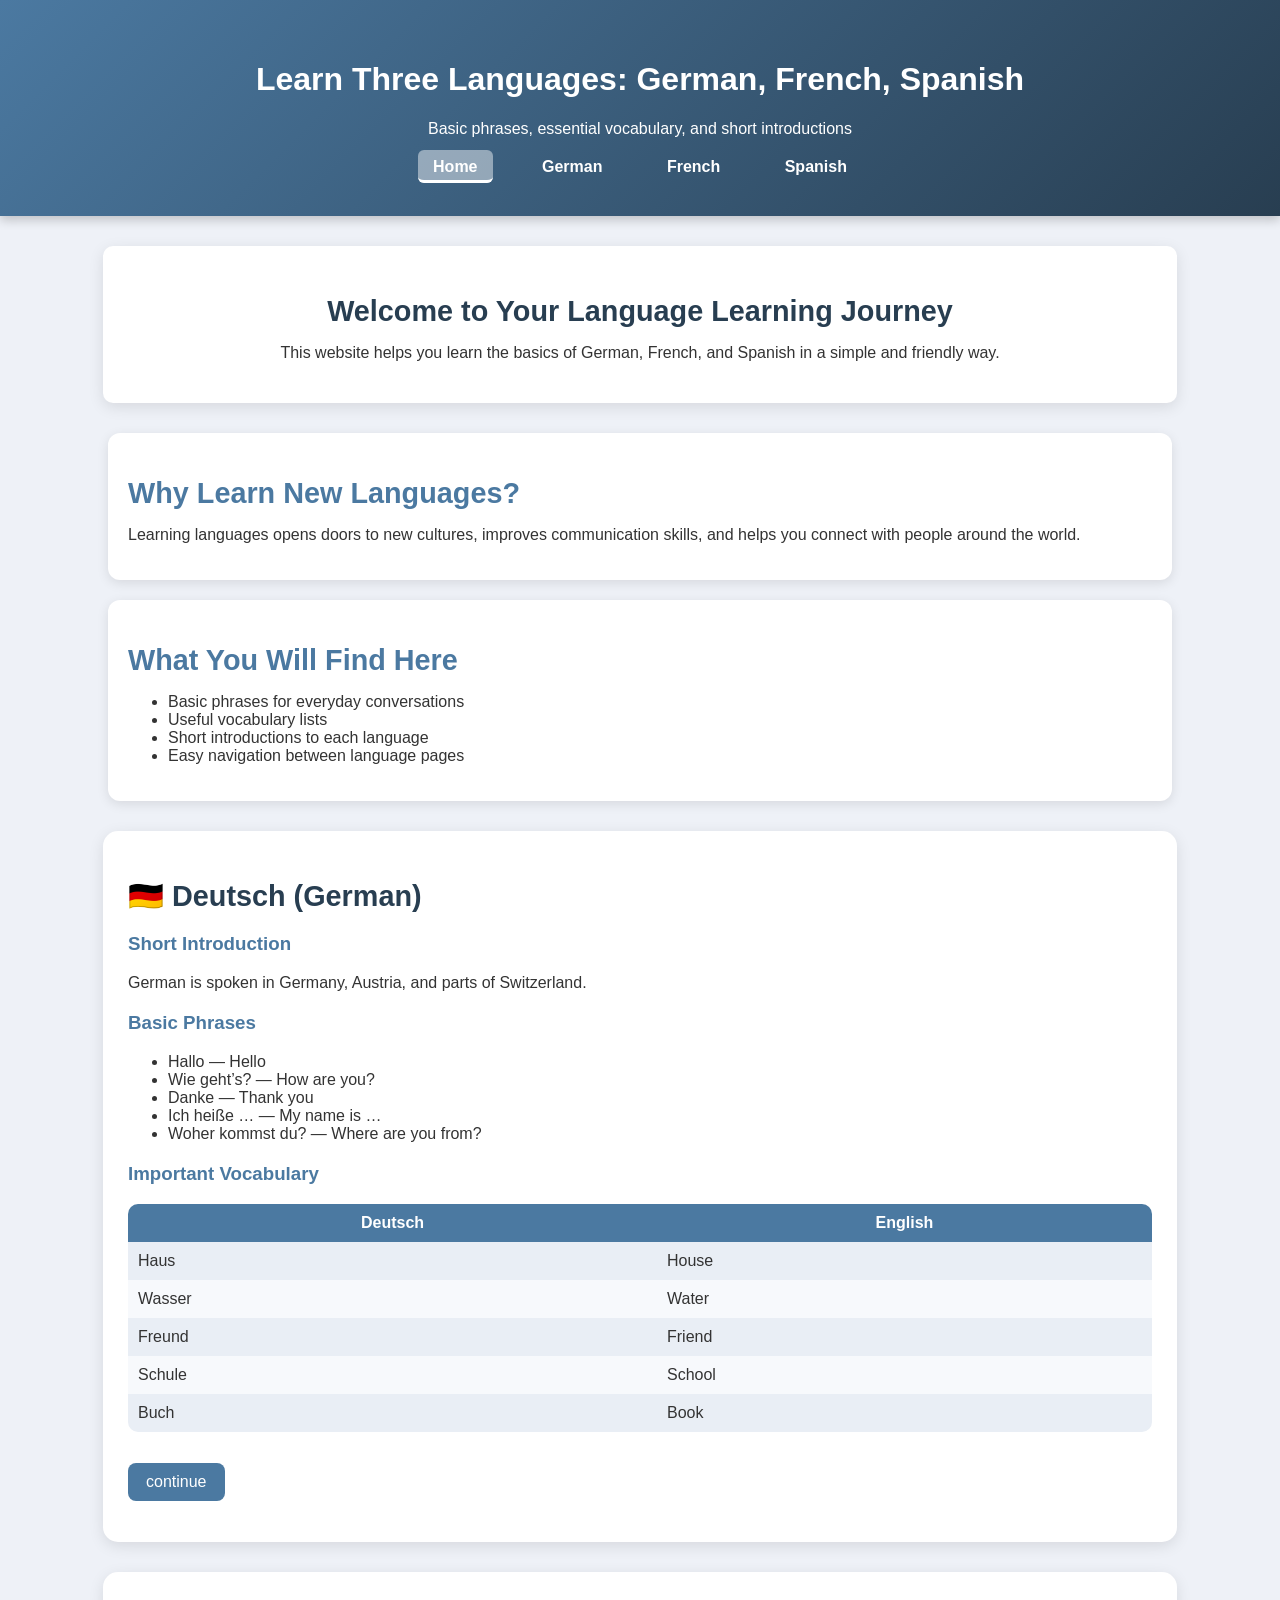
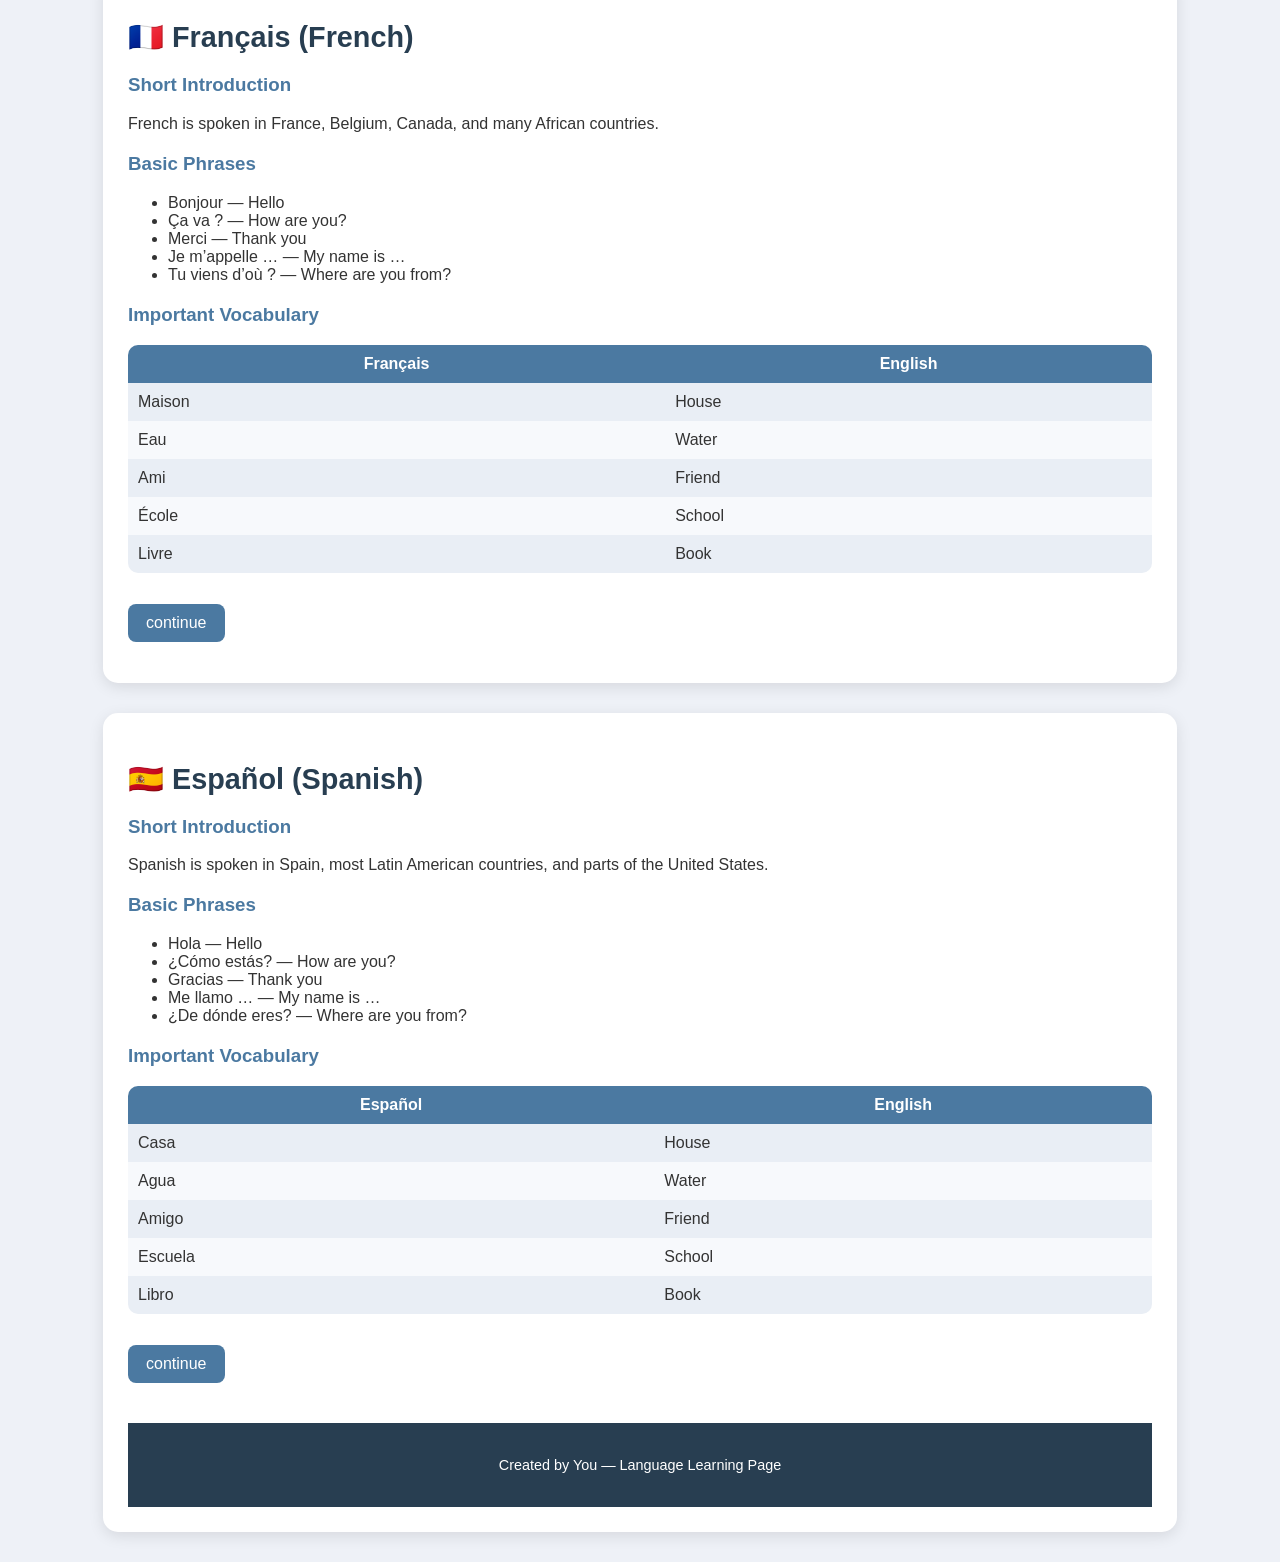
==== index.html @ 51078503 "Add files via upload" ====
<!DOCTYPE html>
<html lang="en">
<head>
    <meta charset="UTF-8">
    <meta name="viewport" content="width=device-width, initial-scale=1.0">
    <title>Language Learning Page</title>
    <link rel="stylesheet" href="style.css">
</head>
<body>

<header>
    <h1>Learn Three Languages: German, French, Spanish</h1>
    <p>Basic phrases, essential vocabulary, and short introductions</p>

    <nav>
        <a href="index.html" class="active">Home</a>
        <a href="german.html">German</a>
        <a href="french.html">French</a>
        <a href="spanish.html">Spanish</a>
    </nav>
</header>

<section class="hero">
    <h2>Welcome to Your Language Learning Journey</h2>
    <p>This website helps you learn the basics of German, French, and Spanish in a simple and friendly way.</p>
</section>

<section class="info">
    <h2>Why Learn New Languages?</h2>
    <p>Learning languages opens doors to new cultures, improves communication skills, and helps you connect with people around the world.</p>
</section>

<section class="info">
    <h2>What You Will Find Here</h2>
    <ul>
        <li>Basic phrases for everyday conversations</li>
        <li>Useful vocabulary lists</li>
        <li>Short introductions to each language</li>
        <li>Easy navigation between language pages</li>
    </ul>
</section>

<section class="language" id="de">
    <h2>🇩🇪 Deutsch (German)</h2>
    <h3>Short Introduction</h3>
    <p>German is spoken in Germany, Austria, and parts of Switzerland.</p>

    <h3>Basic Phrases</h3>
    <ul>
        <li>Hallo — Hello</li>
        <li>Wie geht’s? — How are you?</li>
        <li>Danke — Thank you</li>
        <li>Ich heiße … — My name is …</li>
        <li>Woher kommst du? — Where are you from?</li>
    </ul>

    <h3>Important Vocabulary</h3>
    <table>
        <tr><th>Deutsch</th><th>English</th></tr>
        <tr><td>Haus</td><td>House</td></tr>
        <tr><td>Wasser</td><td>Water</td></tr>
        <tr><td>Freund</td><td>Friend</td></tr>
        <tr><td>Schule</td><td>School</td></tr>
        <tr><td>Buch</td><td>Book</td></tr>
    </table>

    <p><a href="german.html">continue</a></p>
</section>

<section class="language" id="fr">
    <h2>🇫🇷 Français (French)</h2>
    <h3>Short Introduction</h3>
    <p>French is spoken in France, Belgium, Canada, and many African countries.</p>

    <h3>Basic Phrases</h3>
    <ul>
        <li>Bonjour — Hello</li>
        <li>Ça va ? — How are you?</li>
        <li>Merci — Thank you</li>
        <li>Je m’appelle … — My name is …</li>
        <li>Tu viens d’où ? — Where are you from?</li>
    </ul>

    <h3>Important Vocabulary</h3>
    <table>
        <tr><th>Français</th><th>English</th></tr>
        <tr><td>Maison</td><td>House</td></tr>
        <tr><td>Eau</td><td>Water</td></tr>
        <tr><td>Ami</td><td>Friend</td></tr>
        <tr><td>École</td><td>School</td></tr>
        <tr><td>Livre</td><td>Book</td></tr>
    </table>

    <p><a href="french.html">continue</a></p>
</section>

<section class="language" id="es">
    <h2>🇪🇸 Español (Spanish)</h2>
    <h3>Short Introduction</h3>
    <p>Spanish is spoken in Spain, most Latin American countries, and parts of the United States.</p>

    <h3>Basic Phrases</h3>
    <ul>
        <li>Hola — Hello</li>
        <li>¿Cómo estás? — How are you?</li>
        <li>Gracias — Thank you</li>
        <li>Me llamo … — My name is …</li>
        <li>¿De dónde eres? — Where are you from?</li>
    </ul>

    <h3>Important Vocabulary</h3>
    <table>
        <tr><th>Español</th><th>English</th></tr>
        <tr><td>Casa</td><td>House</td></tr>
        <tr><td>Agua</td><td>Water</td></tr>
        <tr><td>Amigo</td><td>Friend</td></tr>
        <tr><td>Escuela</td><td>School</td></tr>
        <tr><td>Libro</td><td>Book</td></tr>
    </table>

     <p><a href="spanish.html">continue</a></p>
<footer>
    <p>Created by You — Language Learning Page</p>
</footer>

</body>
</html>
---- style.css ----
/* --- Global Styles --- */
body {
    font-family: "Poppins", sans-serif;
    background: #eef1f7;
    margin: 0;
    padding: 0;
    color: #333;
}


/* --- Header (Default) --- */
header {
    background: linear-gradient(135deg, #4b79a1, #283e51);
    color: white;
    padding: 40px 20px;
    text-align: center;
    box-shadow: 0 4px 10px rgba(0,0,0,0.2);
}

/* --- Navigation Menu --- */
nav {
    margin-top: 20px;
}

nav a {
    text-decoration: none;
    color: white;
    margin: 0 15px;
    font-weight: bold;
    padding: 8px 15px;
    border-radius: 6px;
    transition: 0.3s;
}

nav a:hover {
    background: rgba(255, 255, 255, 0.25);
}

nav a.active {
    background: rgba(255, 255, 255, 0.45);
    border-bottom: 3px solid #ffffff;
    padding-bottom: 5px;
}

/* --- Hero Section --- */
.hero {
    background: white;
    width: 80%;
    margin: 30px auto;
    padding: 25px;
    border-radius: 10px;
    text-align: center;
    box-shadow: 0 4px 15px rgba(0,0,0,0.1);
}

.hero h2 {
    color: #283e51;
}

/* --- Info Sections --- */
.info {
    background: white;
    width: 80%;
    margin: 20px auto;
    padding: 20px;
    border-radius: 12px;
    box-shadow: 0 3px 12px rgba(0,0,0,0.1);
}

.quote-box {
    font-size: 1.2rem;
    color: #4b79a1;
    border-left: 4px solid #4b79a1;
    padding-left: 15px;
}


.info h2 {
    color: #4b79a1;
}

/* --- Back Sections --- */
.Back p {
    text-align: center;
}

/* --- Language Sections --- */
section.language {
    background: white;
    margin: 30px auto;
    padding: 25px;
    width: 80%;
    border-radius: 15px;
    box-shadow: 0 4px 15px rgba(0,0,0,0.1);
    transition: 0.3s;
}

section.language:hover {
    transform: translateY(-5px);
    box-shadow: 0 6px 20px rgba(0,0,0,0.15);
}

h2 {
    color: #283e51;
    font-size: 1.8rem;
    margin-bottom: 10px;
}

h3 {
    color: #4b79a1;
    margin-top: 20px;
}

/* --- Tables --- */
table {
    width: 100%;
    border-collapse: collapse;
    margin-top: 15px;
    border-radius: 10px;
    overflow: hidden;
}

th {
    background: #4b79a1;
    color: white;
    padding: 10px;
}

td {
    padding: 10px;
    background: #f7f9fc;
}

tr:nth-child(even) td {
    background: #e9eef5;
}

/* --- Continue Button --- */
section.language p a,
.Back a {
    display: inline-block;
    margin-top: 15px;
    padding: 10px 18px;
    background: #4b79a1;
    color: white;
    text-decoration: none;
    border-radius: 8px;
    transition: 0.3s;
}

section.language p a:hover,
.Back a:hover {
    background: #35516a;
}

/* --- Dictionary Box --- */
.dictionary {
    background: white;
    width: 80%;
    margin: 30px auto;
    padding: 25px;
    border-radius: 10px;
    text-align: left;
    box-shadow: 0 4px 15px rgba(0,0,0,0.1);
}

/* --- Footer --- */
footer {
    text-align: center;
    padding: 20px;
    background: #283e51;
    color: white;
    margin-top: 40px;
    font-size: 0.9rem;
}

@media screen and (max-width: 768px) {

  .hero,
  .info,
  section.language,
  .dictionary {
    width: 95%;
    padding: 15px;
  }

  nav a {
    display: block;
    margin: 10px 0;
  }

  header {
    padding: 25px 10px;
  }

  h2 {
    font-size: 1.4rem;
  }

  h3 {
    font-size: 1.2rem;
  }

  table, th, td {
    font-size: 0.9rem;
  }
}
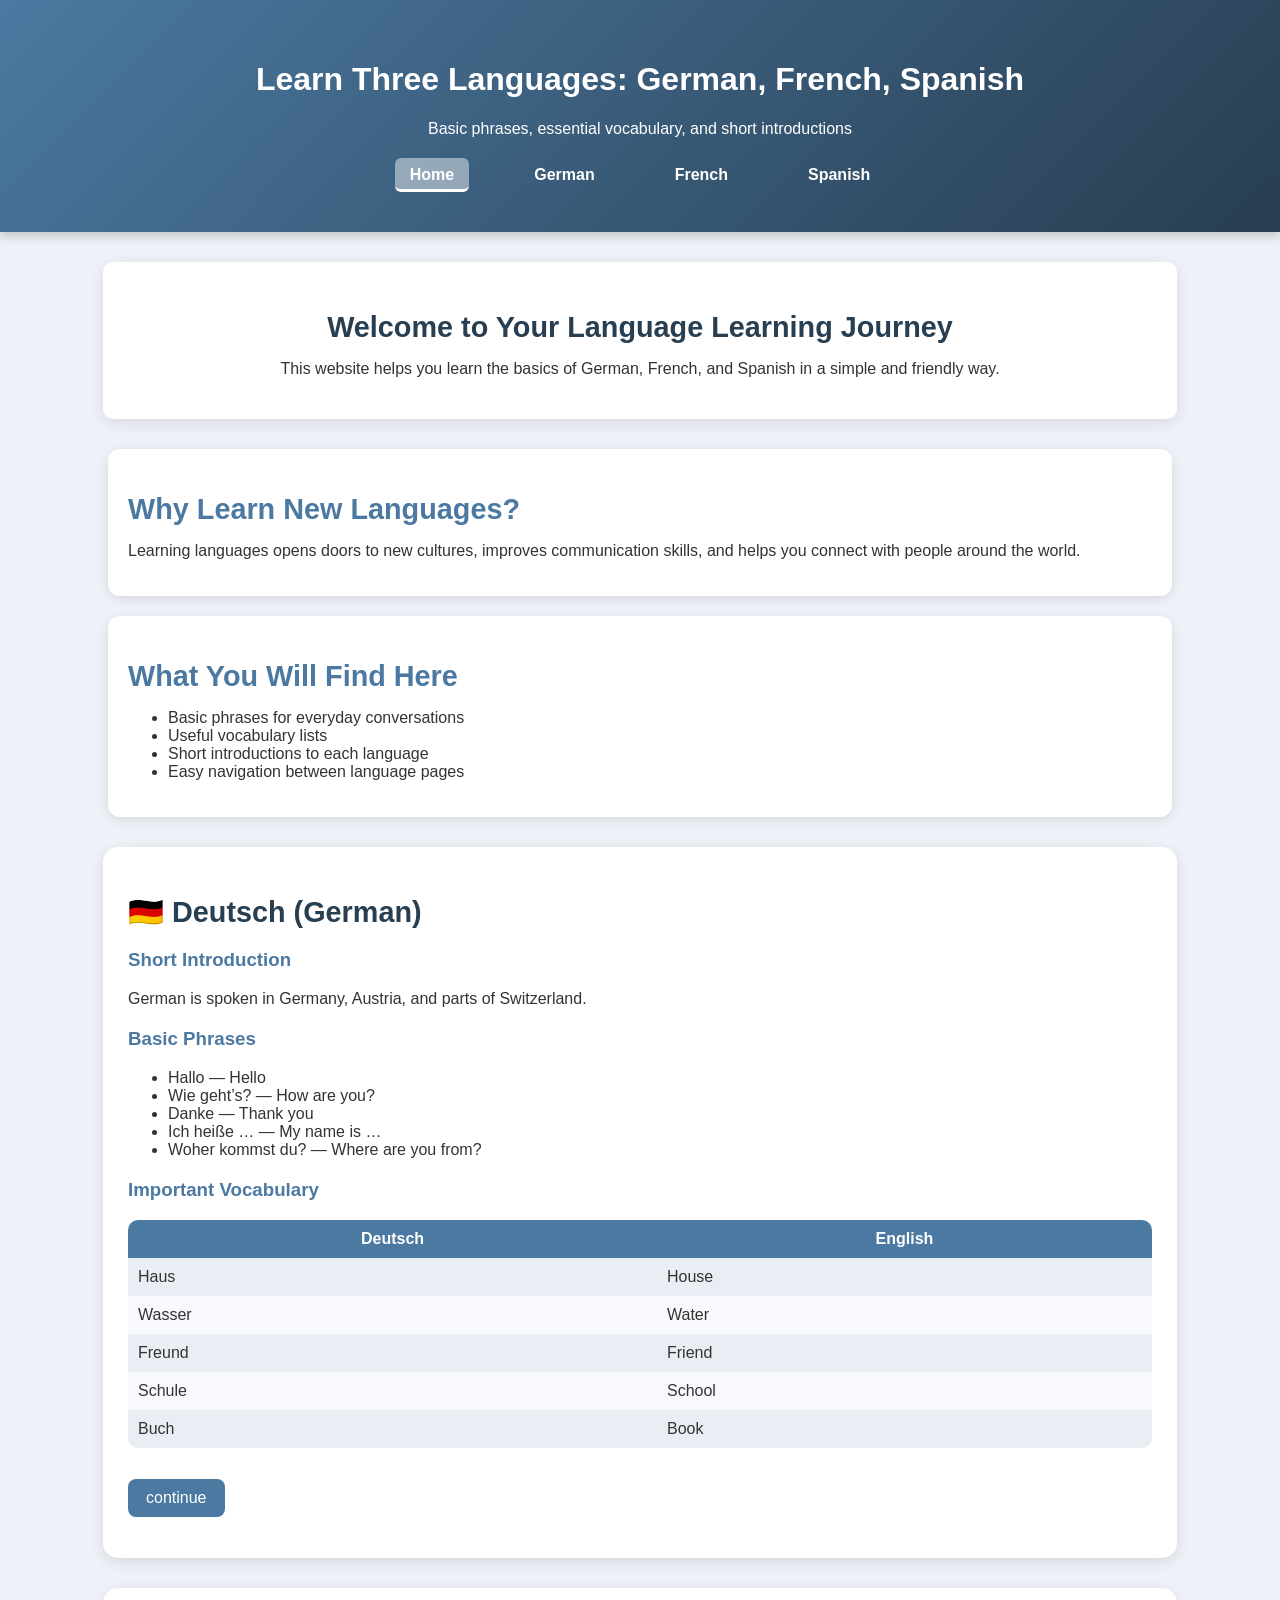
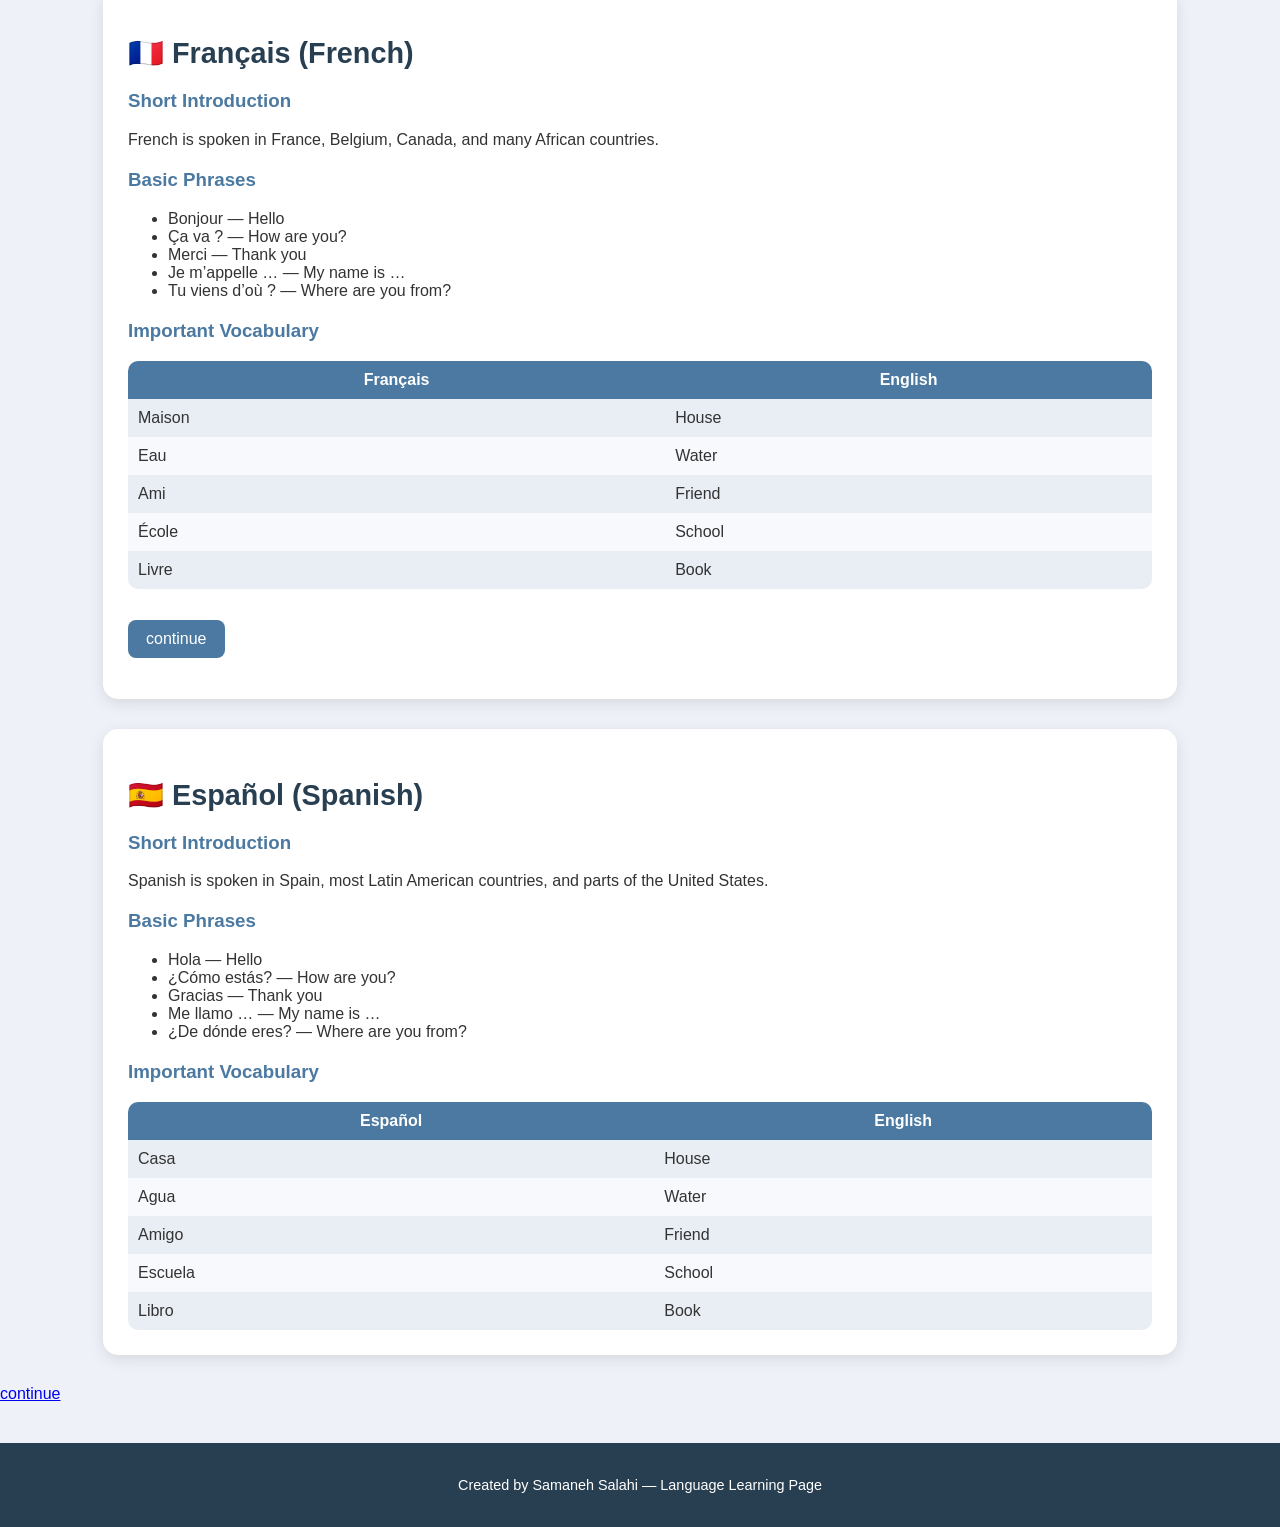
==== commit be29ec5e: "Add files via upload" ====
--- a/index.html
+++ b/index.html
@@ -1,127 +1,199 @@
 <!DOCTYPE html>
 <html lang="en">
+
 <head>
     <meta charset="UTF-8">
     <meta name="viewport" content="width=device-width, initial-scale=1.0">
     <title>Language Learning Page</title>
     <link rel="stylesheet" href="style.css">
 </head>
+
 <body>
 
-<header>
-    <h1>Learn Three Languages: German, French, Spanish</h1>
-    <p>Basic phrases, essential vocabulary, and short introductions</p>
+    <header>
 
-    <nav>
-        <a href="index.html" class="active">Home</a>
-        <a href="german.html">German</a>
-        <a href="french.html">French</a>
-        <a href="spanish.html">Spanish</a>
-    </nav>
-</header>
+        <div class="header-nav-bar">
+            <h1>Learn Three Languages: German, French, Spanish </h1>
+            <p>Basic phrases, essential vocabulary, and short introductions</p>
 
-<section class="hero">
-    <h2>Welcome to Your Language Learning Journey</h2>
-    <p>This website helps you learn the basics of German, French, and Spanish in a simple and friendly way.</p>
-</section>
+            <input type="checkbox" id="menu-toggle" class="menu-checkbox">
+            <label for="menu-toggle" class="menu">☰</label>
 
-<section class="info">
-    <h2>Why Learn New Languages?</h2>
-    <p>Learning languages opens doors to new cultures, improves communication skills, and helps you connect with people around the world.</p>
-</section>
+            <nav id="nav-menu">
+                <ul>
+                    <li> <a href="index.html" class="active">Home</a></li>
+                    <li> <a href="german.html">German</a></li>
+                    <li> <a href="french.html">French</a></li>
+                    <li> <a href="spanish.html">Spanish</a></li>
 
-<section class="info">
-    <h2>What You Will Find Here</h2>
-    <ul>
-        <li>Basic phrases for everyday conversations</li>
-        <li>Useful vocabulary lists</li>
-        <li>Short introductions to each language</li>
-        <li>Easy navigation between language pages</li>
-    </ul>
-</section>
+                </ul>
 
-<section class="language" id="de">
-    <h2>🇩🇪 Deutsch (German)</h2>
-    <h3>Short Introduction</h3>
-    <p>German is spoken in Germany, Austria, and parts of Switzerland.</p>
+            </nav>
+        </div>
 
-    <h3>Basic Phrases</h3>
-    <ul>
-        <li>Hallo — Hello</li>
-        <li>Wie geht’s? — How are you?</li>
-        <li>Danke — Thank you</li>
-        <li>Ich heiße … — My name is …</li>
-        <li>Woher kommst du? — Where are you from?</li>
-    </ul>
 
-    <h3>Important Vocabulary</h3>
-    <table>
-        <tr><th>Deutsch</th><th>English</th></tr>
-        <tr><td>Haus</td><td>House</td></tr>
-        <tr><td>Wasser</td><td>Water</td></tr>
-        <tr><td>Freund</td><td>Friend</td></tr>
-        <tr><td>Schule</td><td>School</td></tr>
-        <tr><td>Buch</td><td>Book</td></tr>
-    </table>
+    </header>
 
-    <p><a href="german.html">continue</a></p>
-</section>
+    <section class="hero box">
+        <h2>Welcome to Your Language Learning Journey</h2>
+        <p>This website helps you learn the basics of German, French, and Spanish in a simple and friendly way.</p>
+    </section>
 
-<section class="language" id="fr">
-    <h2>🇫🇷 Français (French)</h2>
-    <h3>Short Introduction</h3>
-    <p>French is spoken in France, Belgium, Canada, and many African countries.</p>
+    <section class="info box">
+        <h2>Why Learn New Languages?</h2>
+        <p>Learning languages opens doors to new cultures, improves communication skills, and helps you connect with
+            people around the world.</p>
+    </section>
 
-    <h3>Basic Phrases</h3>
-    <ul>
-        <li>Bonjour — Hello</li>
-        <li>Ça va ? — How are you?</li>
-        <li>Merci — Thank you</li>
-        <li>Je m’appelle … — My name is …</li>
-        <li>Tu viens d’où ? — Where are you from?</li>
-    </ul>
+    <section class="info box">
+        <h2>What You Will Find Here</h2>
+        <ul>
+            <li>Basic phrases for everyday conversations</li>
+            <li>Useful vocabulary lists</li>
+            <li>Short introductions to each language</li>
+            <li>Easy navigation between language pages</li>
+        </ul>
+    </section>
 
-    <h3>Important Vocabulary</h3>
-    <table>
-        <tr><th>Français</th><th>English</th></tr>
-        <tr><td>Maison</td><td>House</td></tr>
-        <tr><td>Eau</td><td>Water</td></tr>
-        <tr><td>Ami</td><td>Friend</td></tr>
-        <tr><td>École</td><td>School</td></tr>
-        <tr><td>Livre</td><td>Book</td></tr>
-    </table>
+    <section class="language box" id="de">
+        <h2>🇩🇪 Deutsch (German)</h2>
+        <h3>Short Introduction</h3>
+        <p>German is spoken in Germany, Austria, and parts of Switzerland.</p>
 
-    <p><a href="french.html">continue</a></p>
-</section>
+        <h3>Basic Phrases</h3>
+        <ul>
+            <li>Hallo — Hello</li>
+            <li>Wie geht’s? — How are you?</li>
+            <li>Danke — Thank you</li>
+            <li>Ich heiße … — My name is …</li>
+            <li>Woher kommst du? — Where are you from?</li>
+        </ul>
 
-<section class="language" id="es">
-    <h2>🇪🇸 Español (Spanish)</h2>
-    <h3>Short Introduction</h3>
-    <p>Spanish is spoken in Spain, most Latin American countries, and parts of the United States.</p>
+        <h3>Important Vocabulary</h3>
+        <table>
+            <tr>
+                <th>Deutsch</th>
+                <th>English</th>
+            </tr>
+            <tr>
+                <td>Haus</td>
+                <td>House</td>
+            </tr>
+            <tr>
+                <td>Wasser</td>
+                <td>Water</td>
+            </tr>
+            <tr>
+                <td>Freund</td>
+                <td>Friend</td>
+            </tr>
+            <tr>
+                <td>Schule</td>
+                <td>School</td>
+            </tr>
+            <tr>
+                <td>Buch</td>
+                <td>Book</td>
+            </tr>
+        </table>
 
-    <h3>Basic Phrases</h3>
-    <ul>
-        <li>Hola — Hello</li>
-        <li>¿Cómo estás? — How are you?</li>
-        <li>Gracias — Thank you</li>
-        <li>Me llamo … — My name is …</li>
-        <li>¿De dónde eres? — Where are you from?</li>
-    </ul>
+        <p><a href="german.html">continue</a></p>
+    </section>
 
-    <h3>Important Vocabulary</h3>
-    <table>
-        <tr><th>Español</th><th>English</th></tr>
-        <tr><td>Casa</td><td>House</td></tr>
-        <tr><td>Agua</td><td>Water</td></tr>
-        <tr><td>Amigo</td><td>Friend</td></tr>
-        <tr><td>Escuela</td><td>School</td></tr>
-        <tr><td>Libro</td><td>Book</td></tr>
-    </table>
+    <section class="language box" id="fr">
+        <h2>🇫🇷 Français (French)</h2>
+        <h3>Short Introduction</h3>
+        <p>French is spoken in France, Belgium, Canada, and many African countries.</p>
 
-     <p><a href="spanish.html">continue</a></p>
-<footer>
-    <p>Created by You — Language Learning Page</p>
-</footer>
+        <h3>Basic Phrases</h3>
+        <ul>
+            <li>Bonjour — Hello</li>
+            <li>Ça va ? — How are you?</li>
+            <li>Merci — Thank you</li>
+            <li>Je m’appelle … — My name is …</li>
+            <li>Tu viens d’où ? — Where are you from?</li>
+        </ul>
+
+        <h3>Important Vocabulary</h3>
+        <table>
+            <tr>
+                <th>Français</th>
+                <th>English</th>
+            </tr>
+            <tr>
+                <td>Maison</td>
+                <td>House</td>
+            </tr>
+            <tr>
+                <td>Eau</td>
+                <td>Water</td>
+            </tr>
+            <tr>
+                <td>Ami</td>
+                <td>Friend</td>
+            </tr>
+            <tr>
+                <td>École</td>
+                <td>School</td>
+            </tr>
+            <tr>
+                <td>Livre</td>
+                <td>Book</td>
+            </tr>
+        </table>
+
+        <p><a href="french.html">continue</a></p>
+    </section>
+
+    <section class="language box" id="es">
+        <h2>🇪🇸 Español (Spanish)</h2>
+        <h3>Short Introduction</h3>
+        <p>Spanish is spoken in Spain, most Latin American countries, and parts of the United States.</p>
+        
+
+        <h3>Basic Phrases</h3>
+        <ul>
+            <li>Hola — Hello</li>
+            <li>¿Cómo estás? — How are you?</li>
+            <li>Gracias — Thank you</li>
+            <li>Me llamo … — My name is …</li>
+            <li>¿De dónde eres? — Where are you from?</li>
+        </ul>
+
+        <h3>Important Vocabulary</h3>
+        <table>
+            <tr>
+                <th>Español</th>
+                <th>English</th>
+            </tr>
+            <tr>
+                <td>Casa</td>
+                <td>House</td>
+            </tr>
+            <tr>
+                <td>Agua</td>
+                <td>Water</td>
+            </tr>
+            <tr>
+                <td>Amigo</td>
+                <td>Friend</td>
+            </tr>
+            <tr>
+                <td>Escuela</td>
+                <td>School</td>
+            </tr>
+            <tr>
+                <td>Libro</td>
+                <td>Book</td>
+            </tr>
+        </table>
+    </section>
+
+        <p><a href="spanish.html">continue</a></p>
+        <footer>
+            <p>Created by Samaneh Salahi — Language Learning Page</p>
+        </footer>
 
 </body>
-</html>
+
+</html>
--- a/style.css
+++ b/style.css
@@ -17,6 +17,7 @@
     box-shadow: 0 4px 10px rgba(0,0,0,0.2);
 }
 
+
 /* --- Navigation Menu --- */
 nav {
     margin-top: 20px;
@@ -29,7 +30,7 @@
     font-weight: bold;
     padding: 8px 15px;
     border-radius: 6px;
-    transition: 0.3s;
+    transition: 0.3s; 
 }
 
 nav a:hover {
@@ -41,6 +42,7 @@
     border-bottom: 3px solid #ffffff;
     padding-bottom: 5px;
 }
+
 
 /* --- Hero Section --- */
 .hero {
@@ -162,7 +164,7 @@
     border-radius: 10px;
     text-align: left;
     box-shadow: 0 4px 15px rgba(0,0,0,0.1);
-}
+} 
 
 /* --- Footer --- */
 footer {
@@ -174,34 +176,70 @@
     font-size: 0.9rem;
 }
 
-@media screen and (max-width: 768px) {
-
-  .hero,
-  .info,
-  section.language,
-  .dictionary {
-    width: 95%;
-    padding: 15px;
-  }
-
-  nav a {
+.menu-checkbox {
+    display: none;
+}
+
+.menu {
+    display: none;
+    font-size: 30px;
+    cursor: pointer;
+    color: white;
+}
+
+/* Desktop default */
+.menu {
+    display: none; 
+}
+
+nav {
     display: block;
-    margin: 10px 0;
-  }
-
-  header {
-    padding: 25px 10px;
-  }
-
-  h2 {
-    font-size: 1.4rem;
-  }
-
-  h3 {
-    font-size: 1.2rem;
-  }
-
-  table, th, td {
-    font-size: 0.9rem;
-  }
-}+}
+
+nav ul {
+    display: flex;
+    justify-content: center;
+    gap: 20px;
+    list-style: none;
+    padding: 0;
+    margin: 0;
+}
+
+nav ul li a {
+    display: inline-block;
+}
+
+
+/* mobile default */
+@media (max-width: 768px) {
+
+    .menu {
+        display: block;
+        font-size: 32px;
+        cursor: pointer;
+        color: white;
+        margin-top: 10px;
+    }
+
+    nav {
+        display: none;
+        background: #283e51;
+        padding: 15px;
+        border-radius: 10px;
+        margin-top: 15px;
+    }
+
+    nav ul {
+        display: block;
+        padding: 0;
+    }
+
+    nav ul li {
+        margin: 10px 0;
+    }
+
+    /*active menu*/
+    .menu-checkbox:checked ~ nav {
+        display: block;
+    }
+}
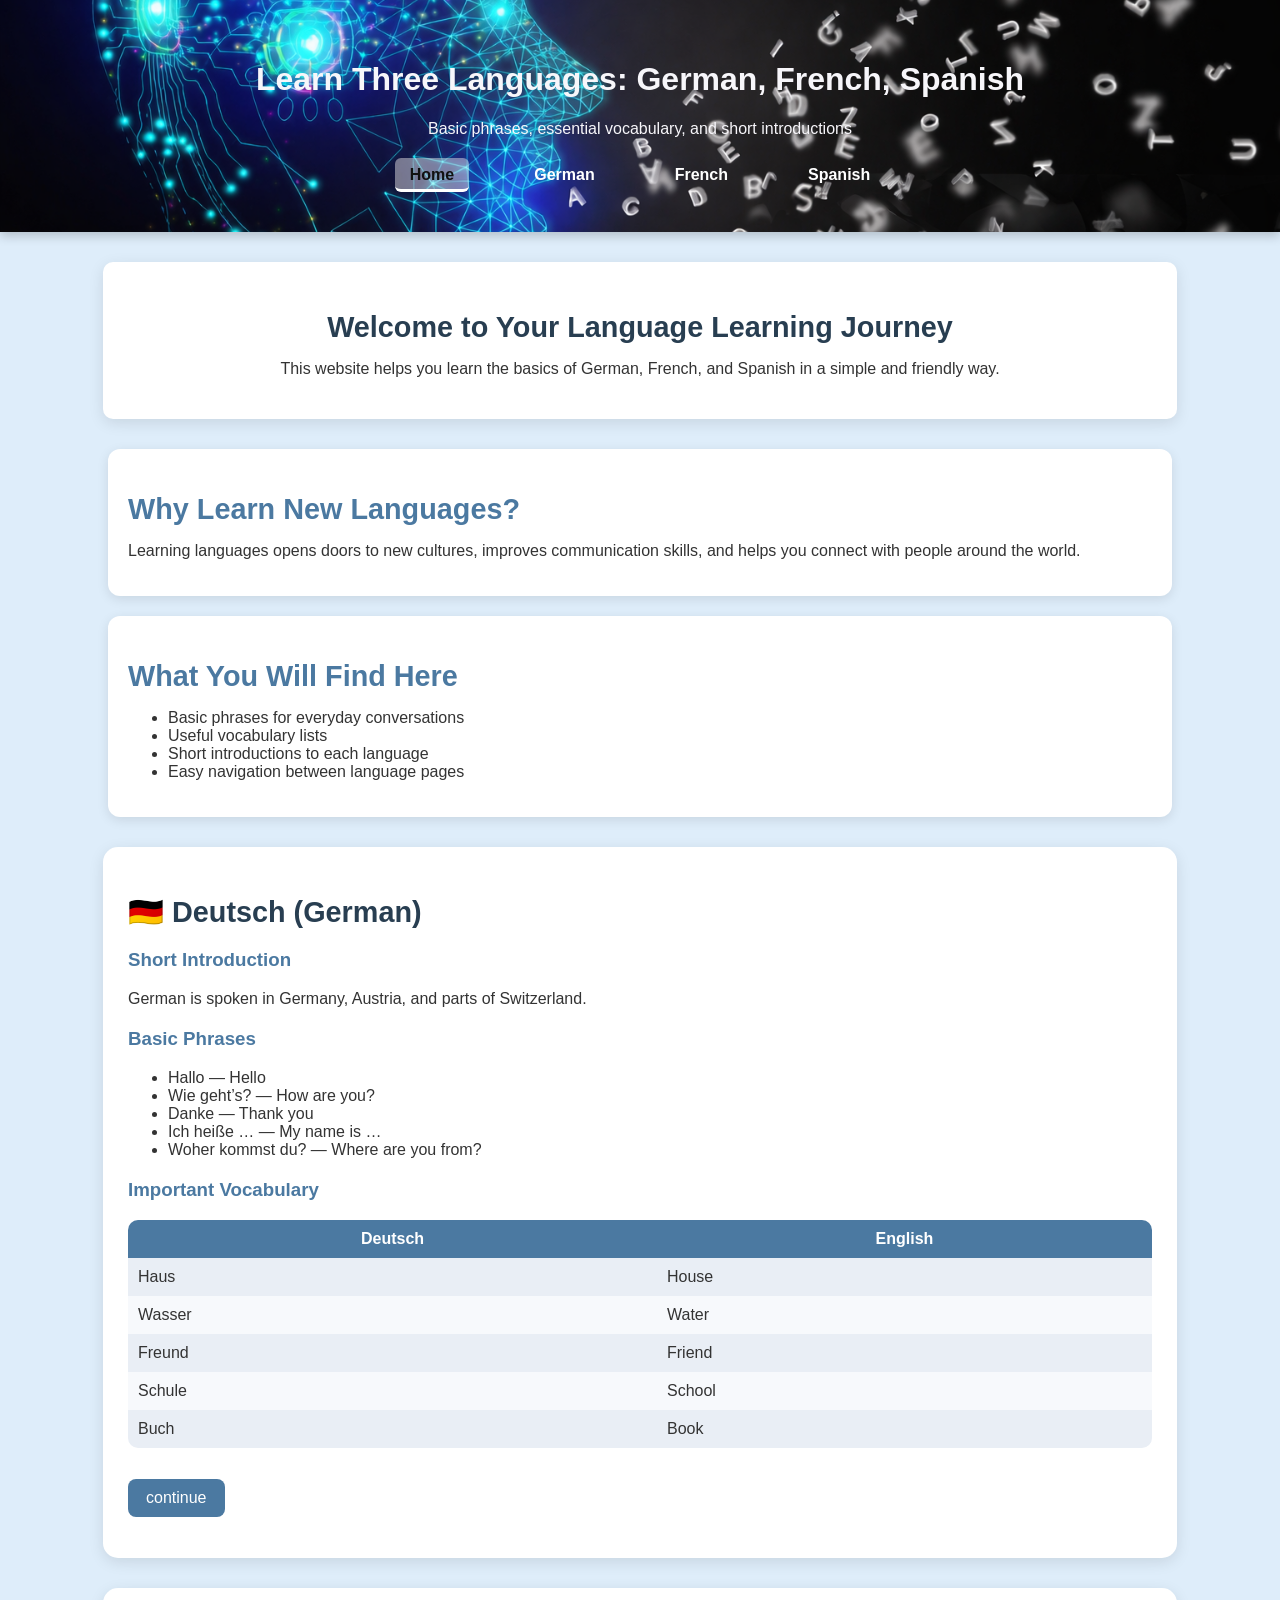
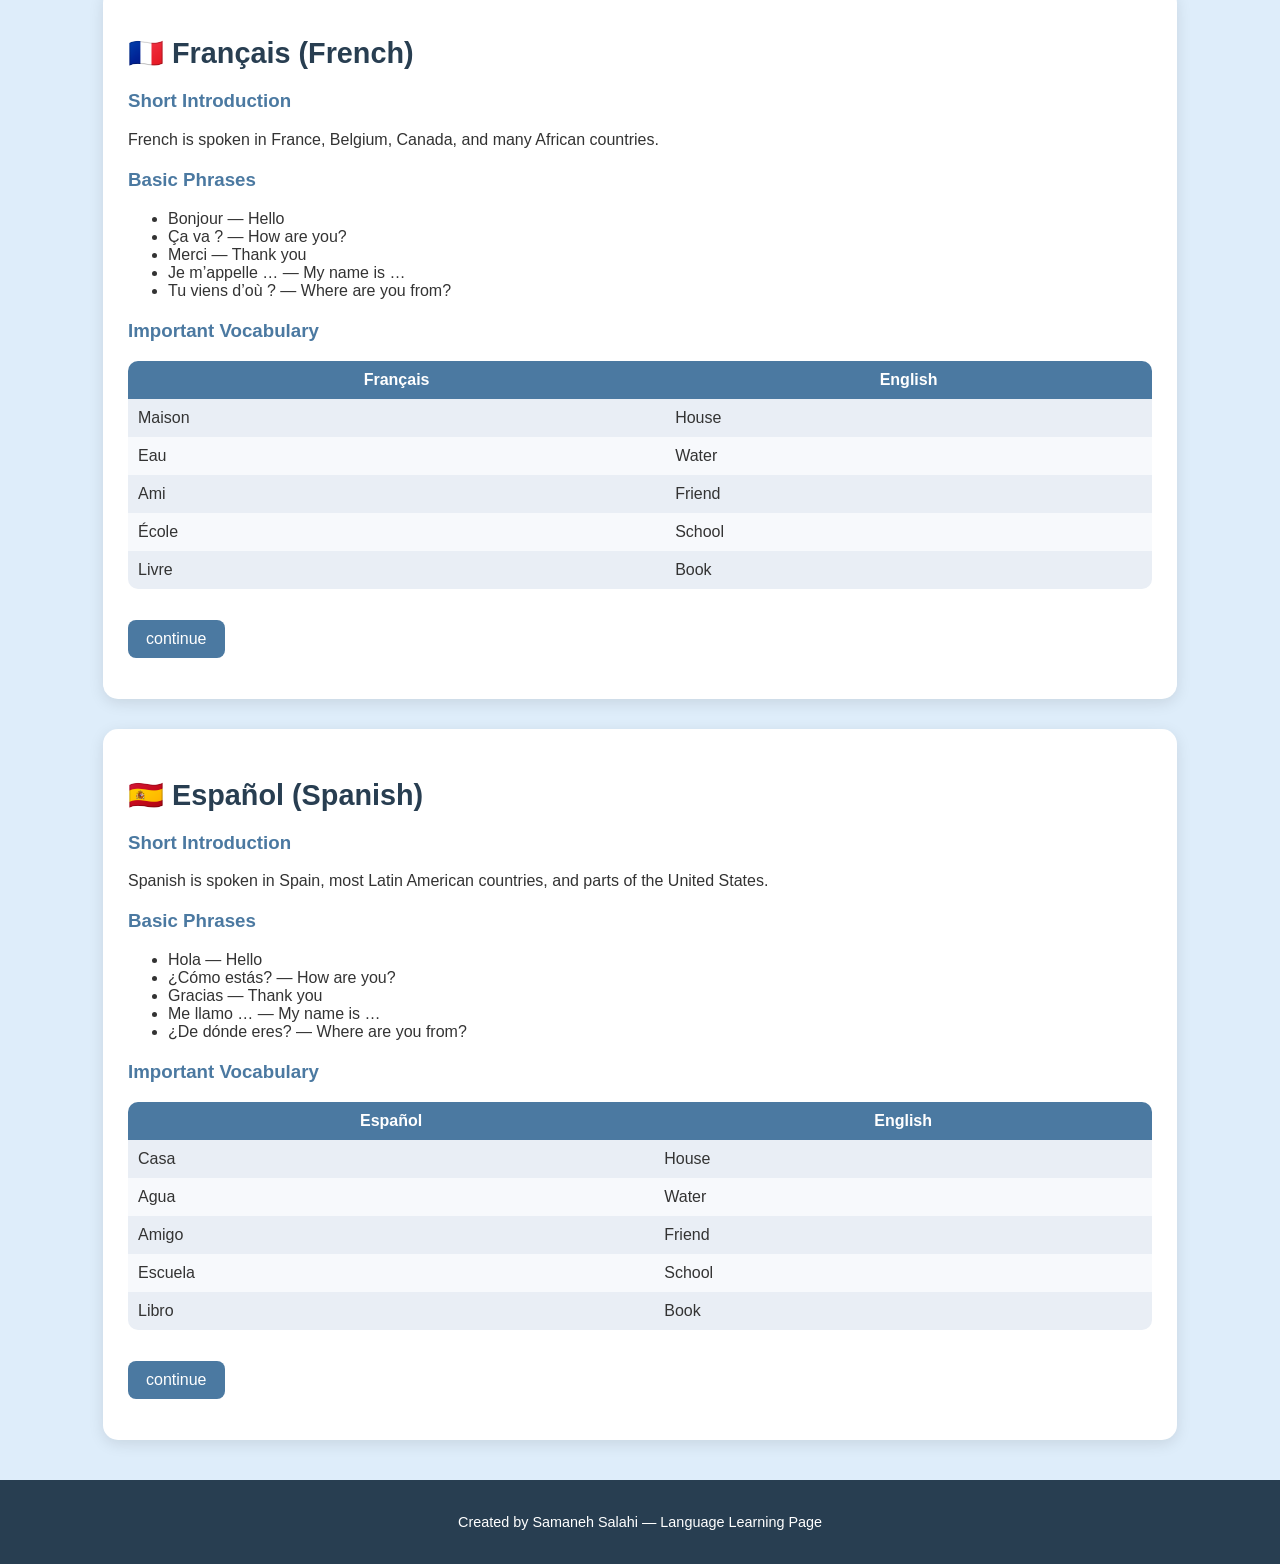
==== commit 53736a9b: "Add files via upload" ====
--- a/index.html
+++ b/index.html
@@ -187,9 +187,11 @@
                 <td>Book</td>
             </tr>
         </table>
-    </section>
-
-        <p><a href="spanish.html">continue</a></p>
+         <p><a href="spanish.html">continue</a></p>
+        
+    </section>
+
+       
         <footer>
             <p>Created by Samaneh Salahi — Language Learning Page</p>
         </footer>
--- a/style.css
+++ b/style.css
@@ -1,20 +1,26 @@
 /* --- Global Styles --- */
+
 body {
     font-family: "Poppins", sans-serif;
-    background: #eef1f7;
+    background: #deedfa;
     margin: 0;
     padding: 0;
     color: #333;
-}
+   
 
 
 /* --- Header (Default) --- */
 header {
-    background: linear-gradient(135deg, #4b79a1, #283e51);
-    color: white;
+   /* background: linear-gradient(135deg, #4b79a1, #283e51);*/
+    color: rgb(247, 246, 250);
     padding: 40px 20px;
     text-align: center;
     box-shadow: 0 4px 10px rgba(0,0,0,0.2);
+    background-image: url("photo-01.png"); 
+    background-size: cover ;                
+    background-position: center 55%; 
+    background-repeat: no-repeat;           
+}
 }
 
 
@@ -25,7 +31,7 @@
 
 nav a {
     text-decoration: none;
-    color: white;
+    color: rgb(255, 255, 255);
     margin: 0 15px;
     font-weight: bold;
     padding: 8px 15px;
@@ -34,11 +40,13 @@
 }
 
 nav a:hover {
-    background: rgba(255, 255, 255, 0.25);
+    transform: translateY(-5px);
+    background: rgba(250, 248, 248, 0.25);
 }
 
 nav a.active {
-    background: rgba(255, 255, 255, 0.45);
+    color: #111111;
+    background: rgba(243, 241, 241, 0.45);
     border-bottom: 3px solid #ffffff;
     padding-bottom: 5px;
 }
@@ -53,6 +61,7 @@
     border-radius: 10px;
     text-align: center;
     box-shadow: 0 4px 15px rgba(0,0,0,0.1);
+    transition: 0.3s;
 }
 
 .hero h2 {
@@ -175,7 +184,7 @@
     margin-top: 40px;
     font-size: 0.9rem;
 }
-
+/*--- checkbox ---*/
 .menu-checkbox {
     display: none;
 }
@@ -187,7 +196,12 @@
     color: white;
 }
 
-/* Desktop default */
+ /*--- active menu ---*/
+    .menu-checkbox:checked ~ nav {
+        display: block;
+    }
+
+/*--- Desktop default ---*/
 .menu {
     display: none; 
 }
@@ -210,7 +224,7 @@
 }
 
 
-/* mobile default */
+/*--- mobile default ---*/
 @media (max-width: 768px) {
 
     .menu {
@@ -223,7 +237,7 @@
 
     nav {
         display: none;
-        background: #283e51;
+        background: #a8c6dd;
         padding: 15px;
         border-radius: 10px;
         margin-top: 15px;
@@ -238,8 +252,5 @@
         margin: 10px 0;
     }
 
-    /*active menu*/
-    .menu-checkbox:checked ~ nav {
-        display: block;
-    }
-}
+   
+}
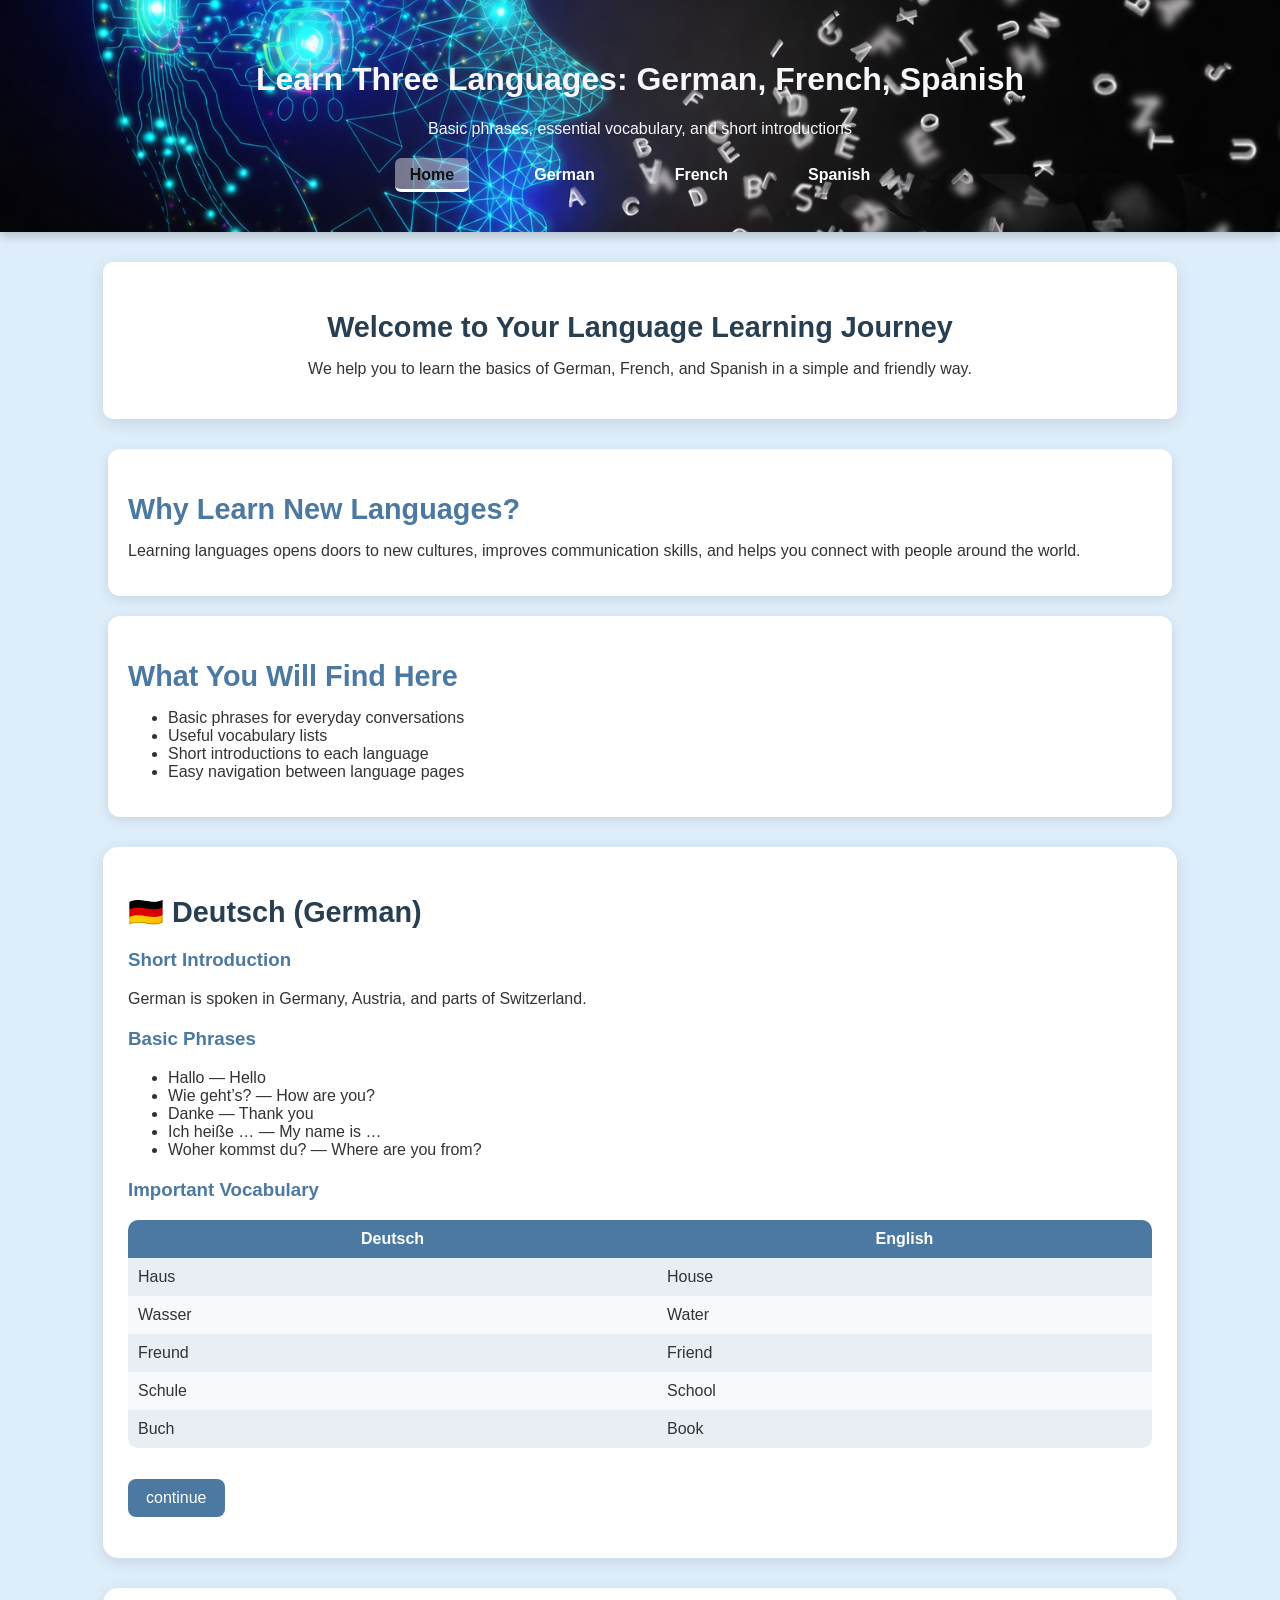
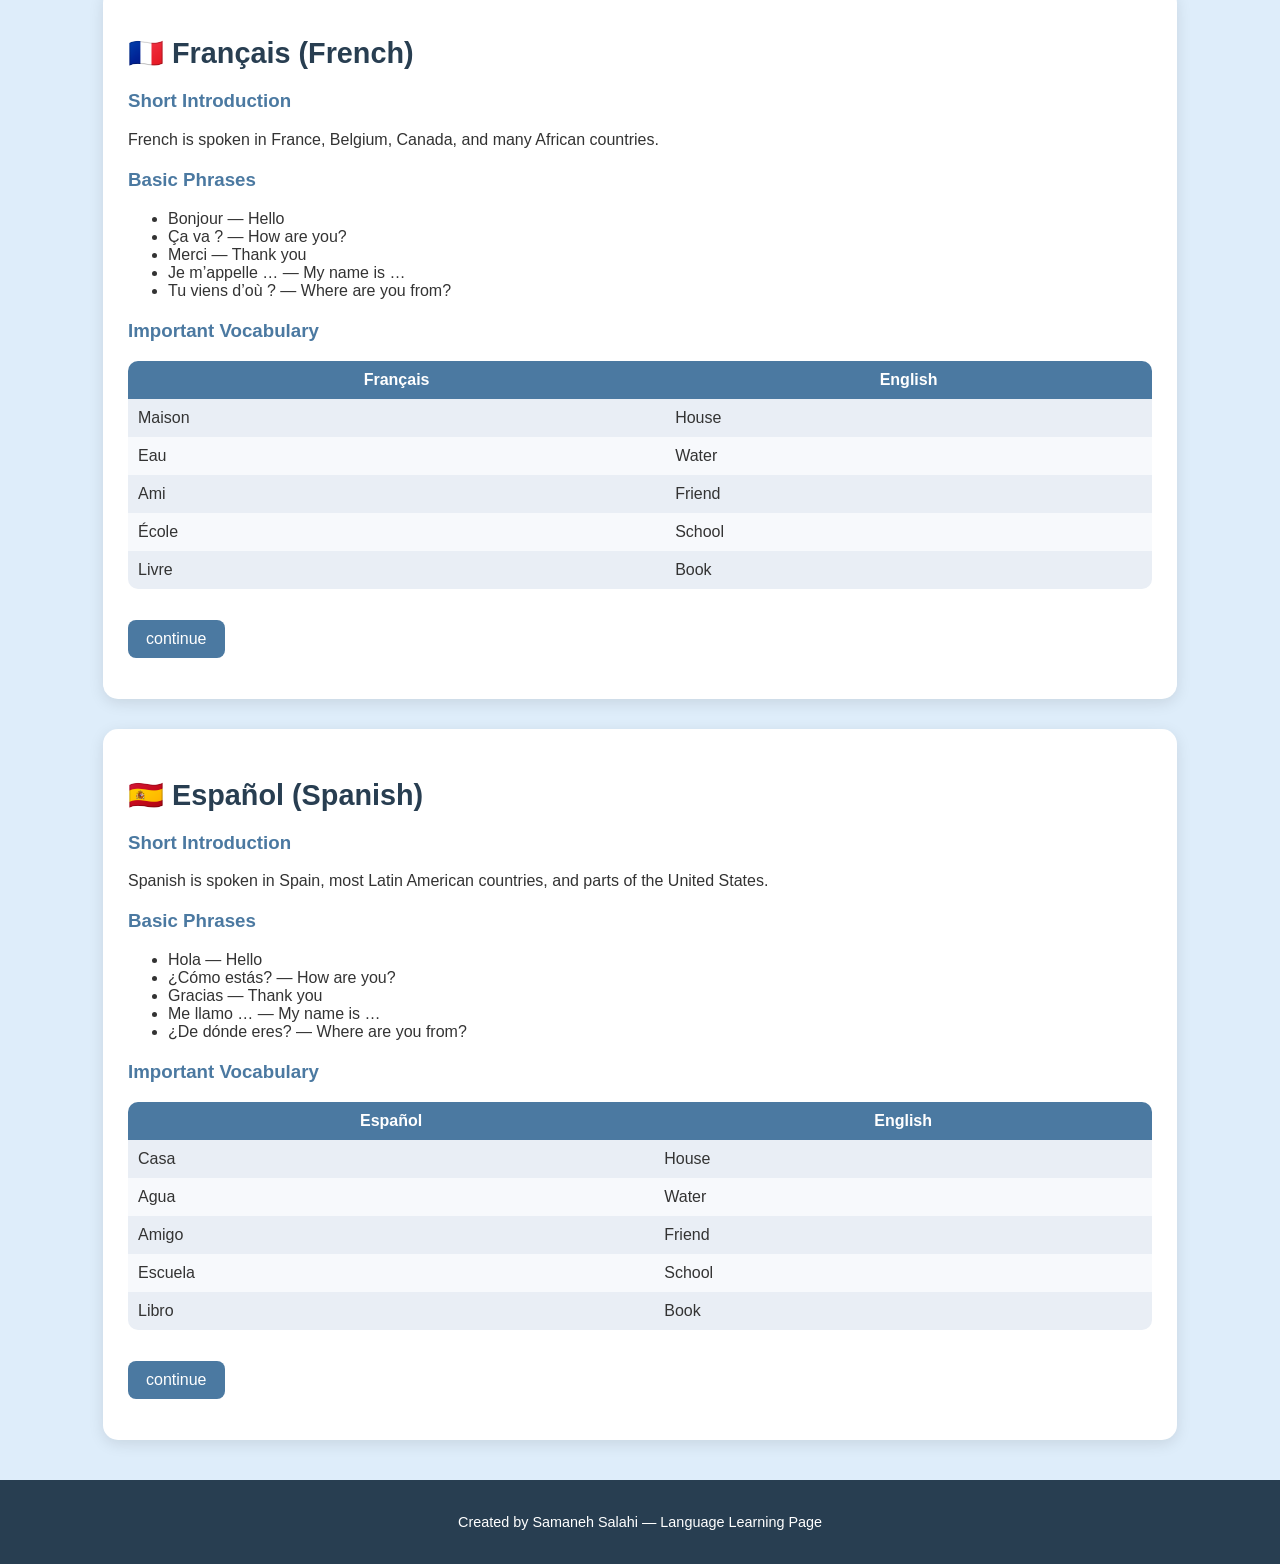
==== commit 95a19e5a: "Add files via upload" ====
--- a/index.html
+++ b/index.html
@@ -34,18 +34,19 @@
 
     </header>
 
-    <section class="hero box">
+    <section class="hero">
         <h2>Welcome to Your Language Learning Journey</h2>
-        <p>This website helps you learn the basics of German, French, and Spanish in a simple and friendly way.</p>
-    </section>
-
-    <section class="info box">
+        <p>We help you to learn the basics of German, French, and Spanish in a simple and friendly way.</p>
+    </section>
+
+
+    <section class="info">
         <h2>Why Learn New Languages?</h2>
         <p>Learning languages opens doors to new cultures, improves communication skills, and helps you connect with
             people around the world.</p>
     </section>
 
-    <section class="info box">
+    <section class="info">
         <h2>What You Will Find Here</h2>
         <ul>
             <li>Basic phrases for everyday conversations</li>
@@ -55,7 +56,7 @@
         </ul>
     </section>
 
-    <section class="language box" id="de">
+    <section class="language" id="de">
         <h2>🇩🇪 Deutsch (German)</h2>
         <h3>Short Introduction</h3>
         <p>German is spoken in Germany, Austria, and parts of Switzerland.</p>
@@ -100,7 +101,7 @@
         <p><a href="german.html">continue</a></p>
     </section>
 
-    <section class="language box" id="fr">
+    <section class="language" id="fr">
         <h2>🇫🇷 Français (French)</h2>
         <h3>Short Introduction</h3>
         <p>French is spoken in France, Belgium, Canada, and many African countries.</p>
@@ -145,7 +146,7 @@
         <p><a href="french.html">continue</a></p>
     </section>
 
-    <section class="language box" id="es">
+    <section class="language" id="es">
         <h2>🇪🇸 Español (Spanish)</h2>
         <h3>Short Introduction</h3>
         <p>Spanish is spoken in Spain, most Latin American countries, and parts of the United States.</p>
--- a/style.css
+++ b/style.css
@@ -165,7 +165,7 @@
 }
 
 /* --- Dictionary Box --- */
-.dictionary {
+.dictionary, .test {
     background: white;
     width: 80%;
     margin: 30px auto;
